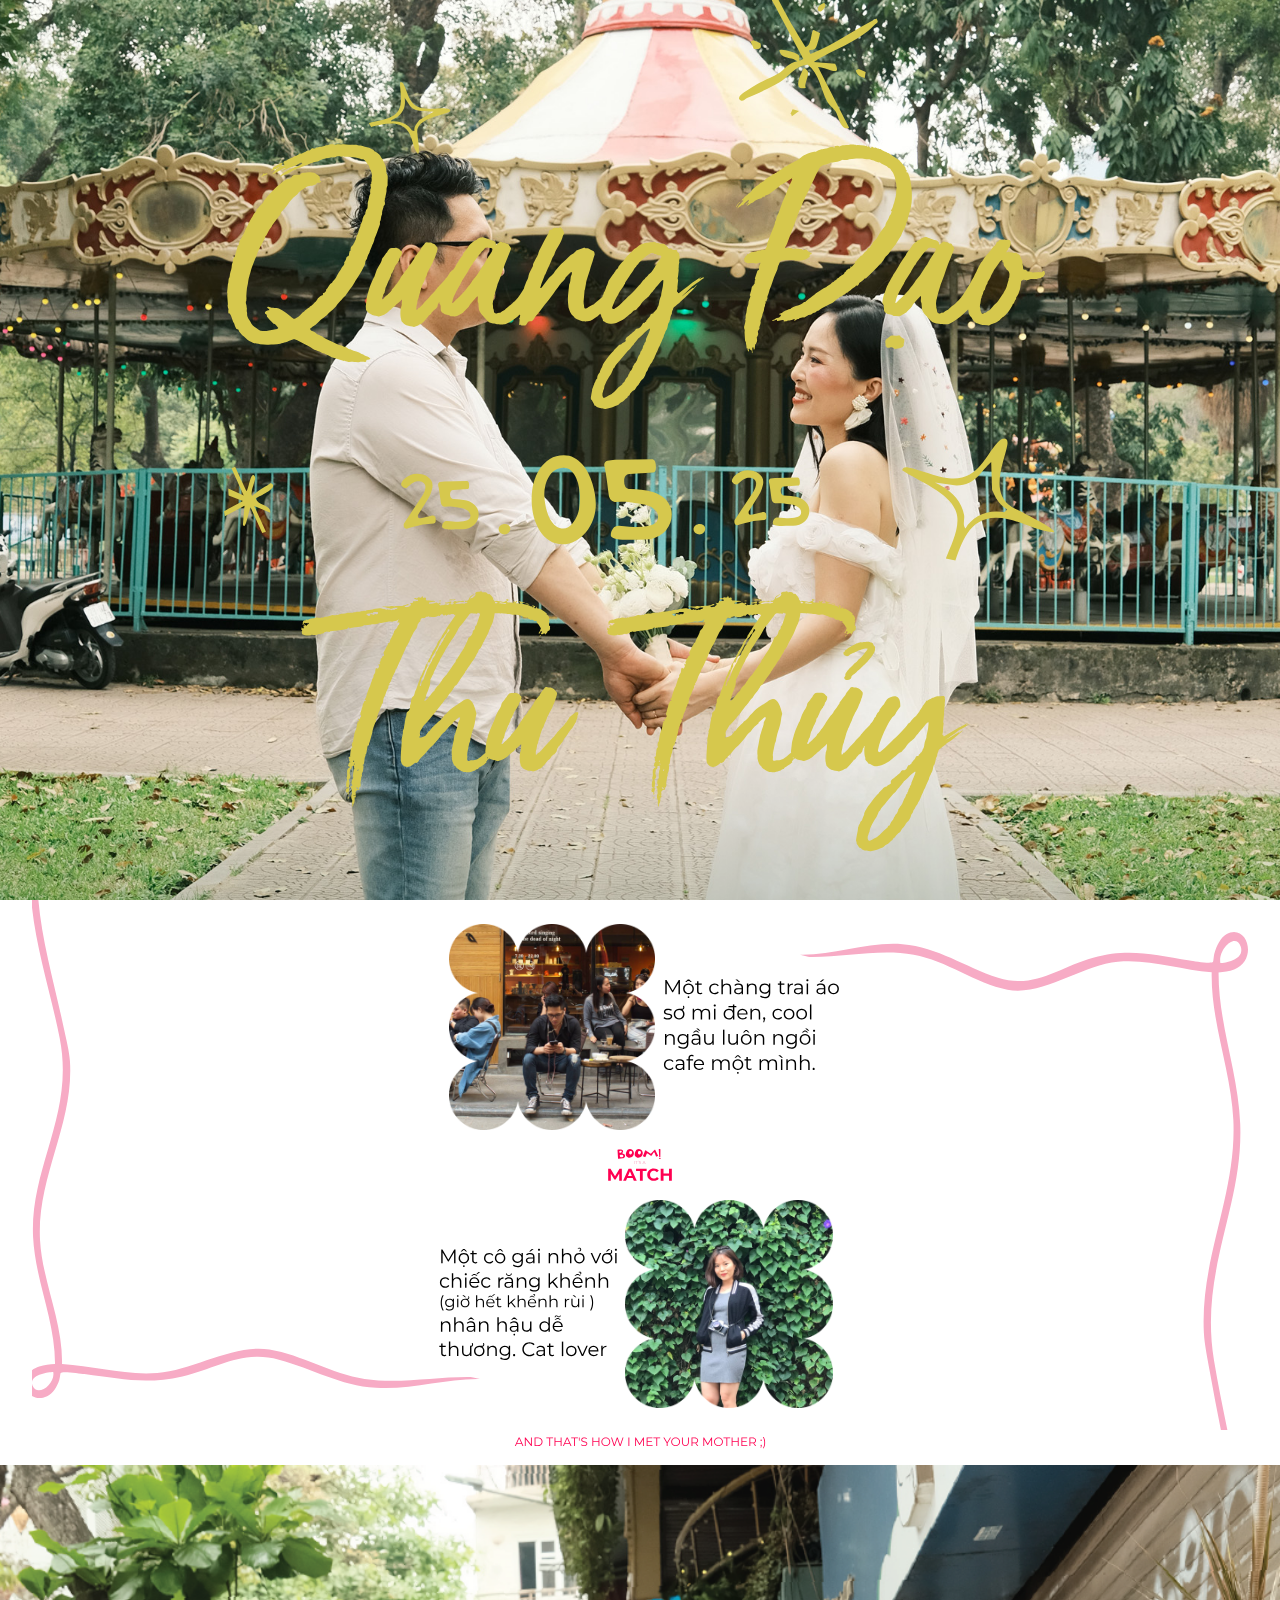
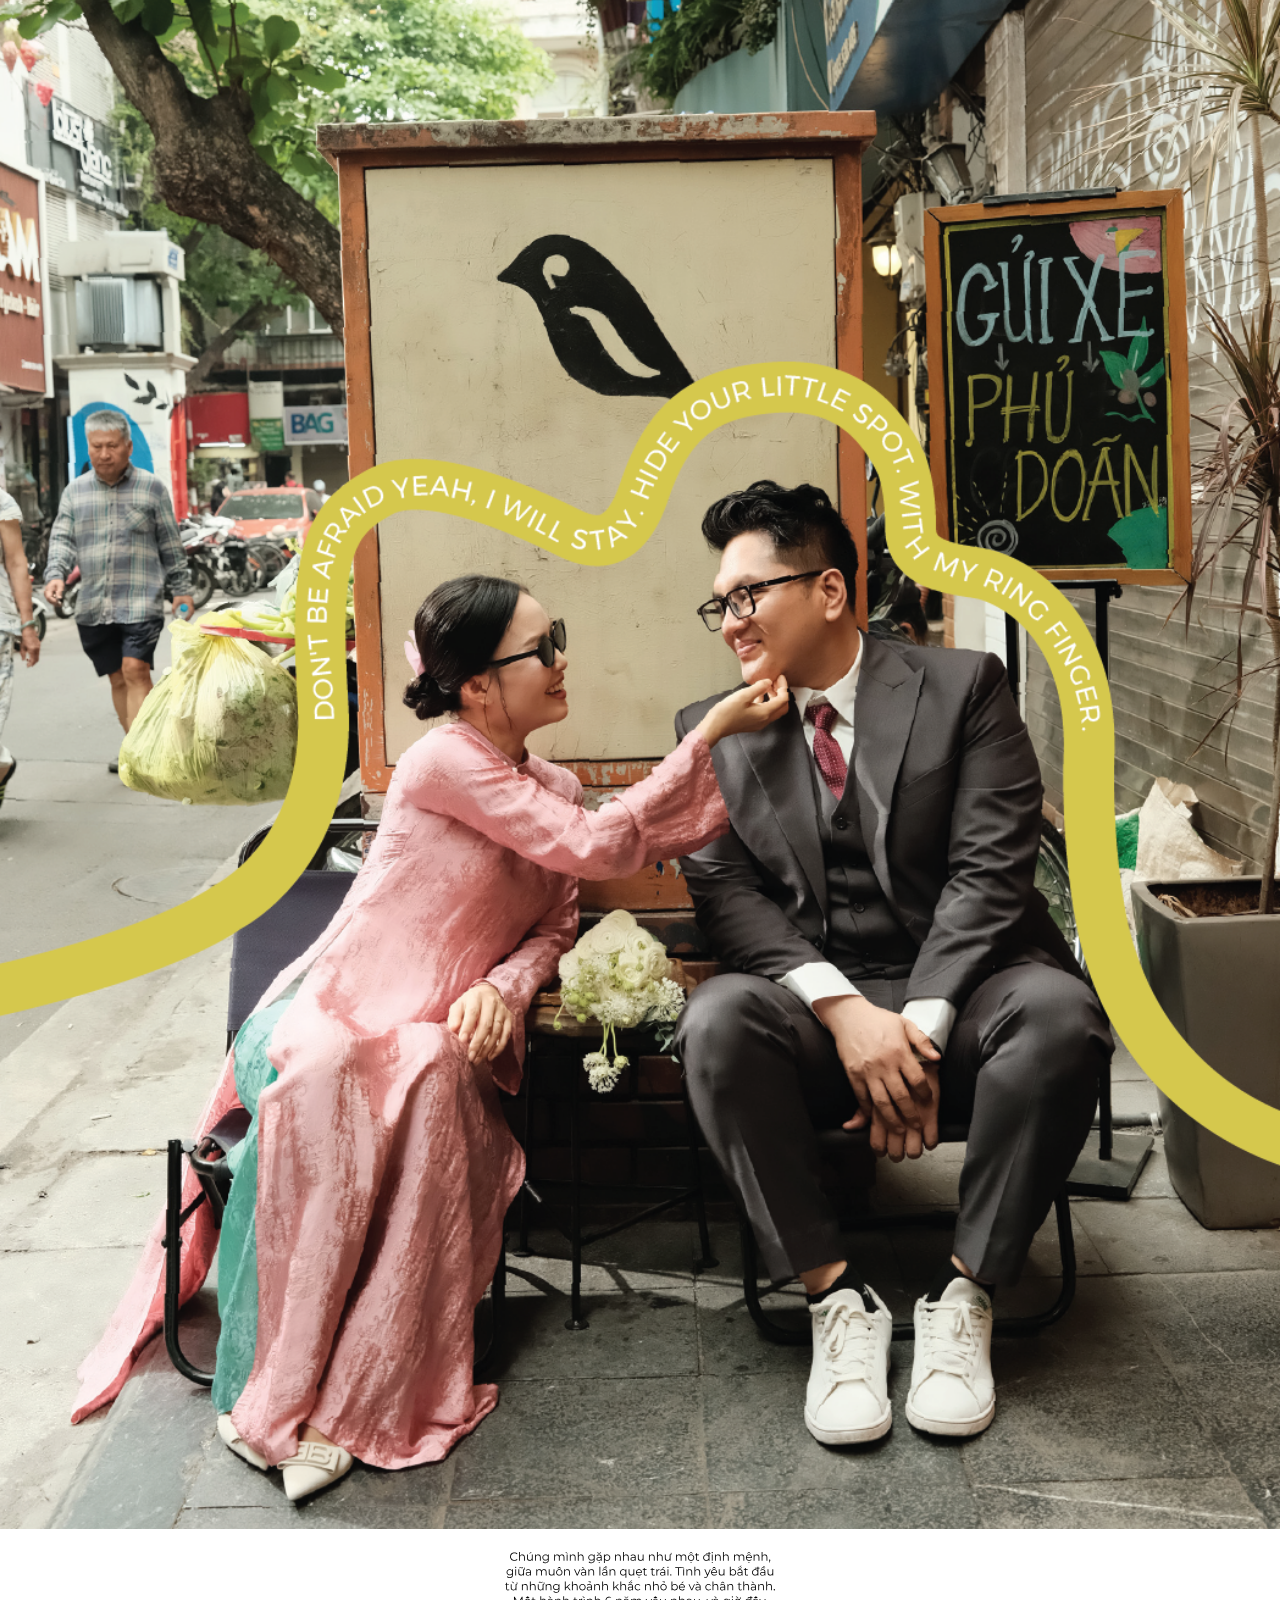
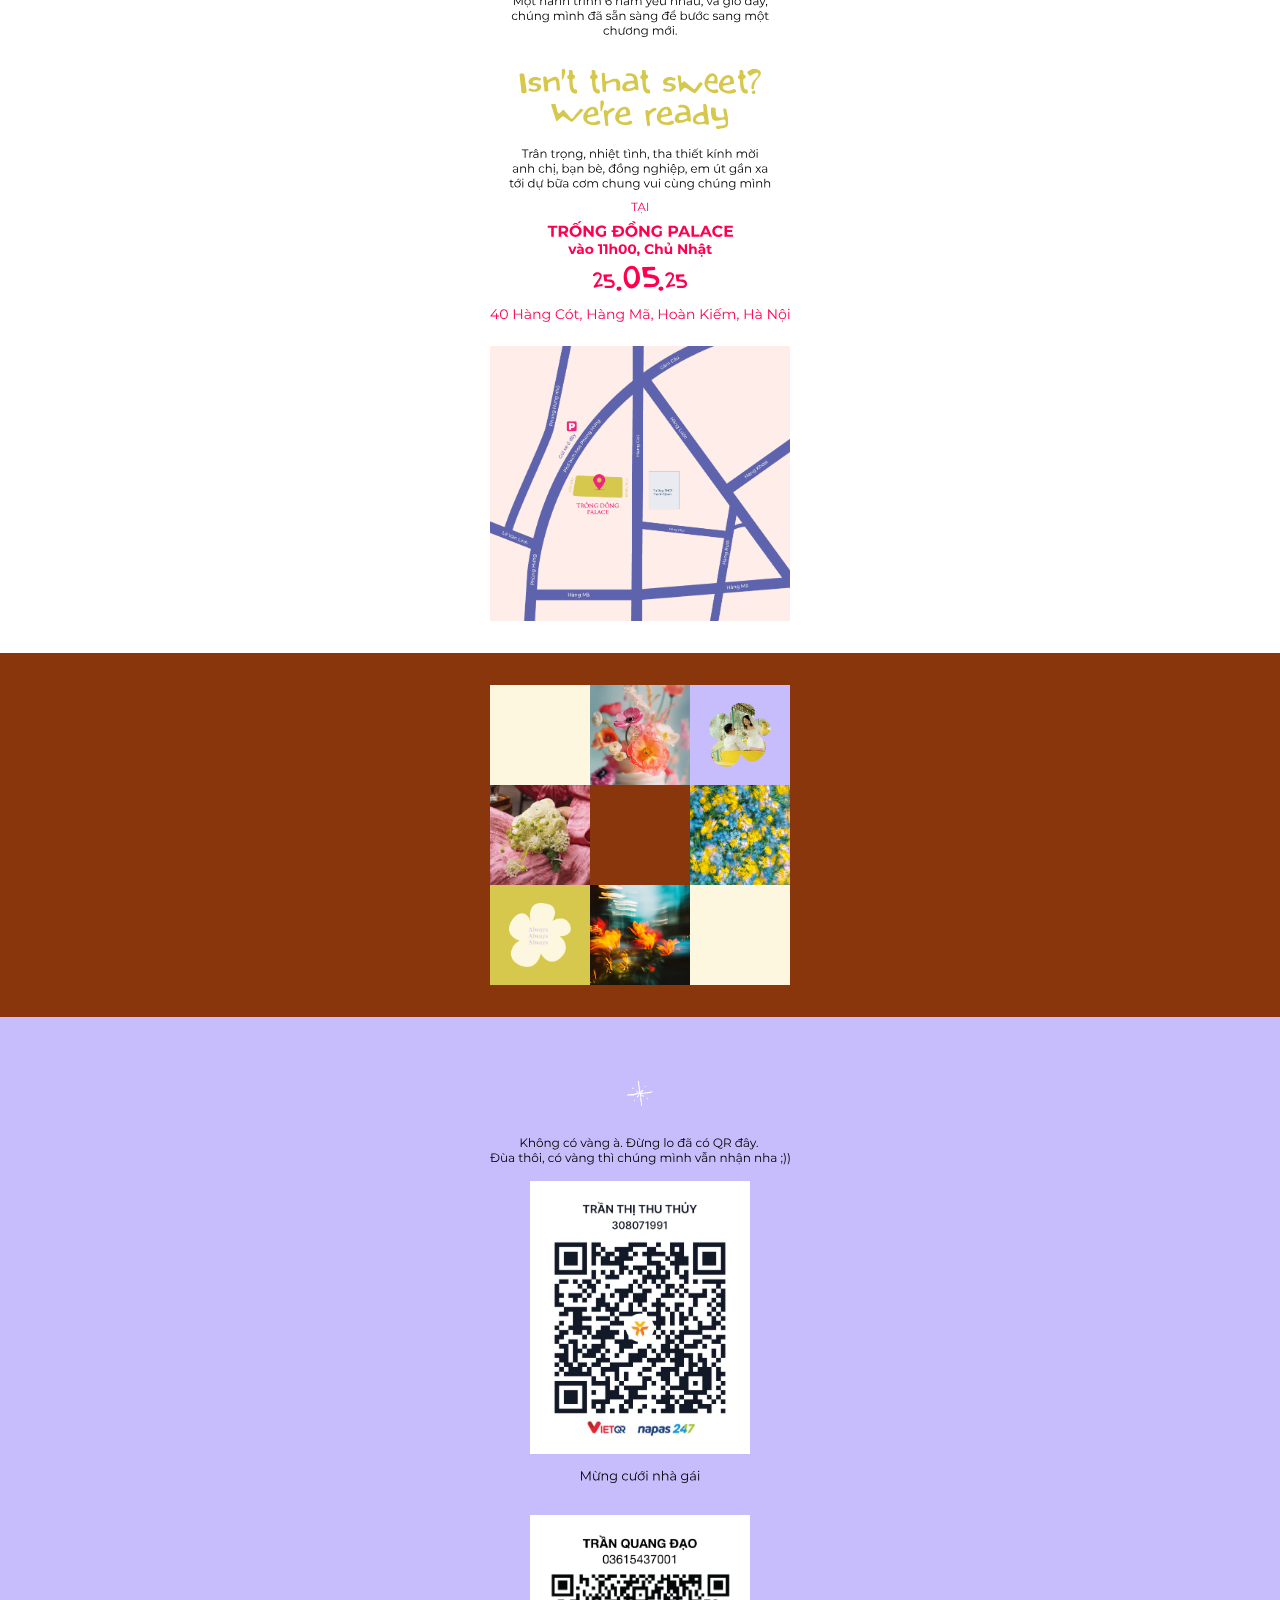
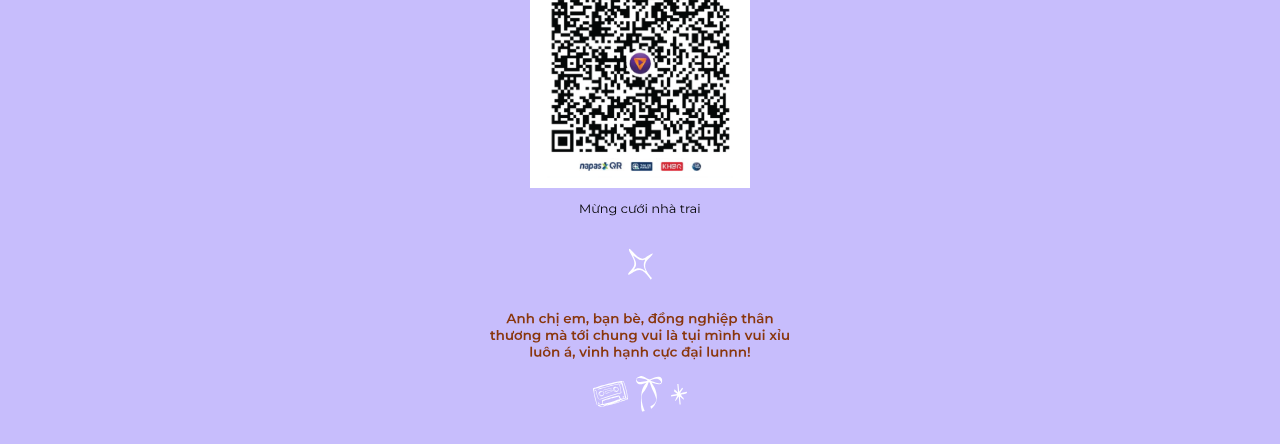
==== index.html @ 01457c2c "init" ====
<!DOCTYPE html>
<html lang="en">
<head>
    <meta charset="UTF-8">
    <meta name="viewport" content="width=device-width, initial-scale=1.0">
    <title>Mobile Slider</title>
    <link href="https://fonts.googleapis.com/css2?family=Poppins:wght@300;400;600&display=swap" rel="stylesheet">
    <link rel="stylesheet" href="styles.css">
</head>
<body>

    <div class="slider-container">
        <div class="slider" id="slider">
            <!-- Nhúng các slider HTML con từ thư mục "sliders" -->
            <iframe src="sliders/A1.html" class="slider-item" id="slide1"></iframe>
            <iframe src="sliders/A2.html" class="slider-item" id="slide2"></iframe>
            <iframe src="sliders/A3.html" class="slider-item" id="slide3"></iframe>
        </div>
    </div>

    <iframe src="match/index.html" class="section"></iframe>
    <div class="slogan">
        <img src="./assets/images/slogan.svg" class="slogan-image">
    </div>
    <div class="landing-page">
        <img src="./assets/images/landing_page.png" class="landing-page-image">
    </div>
    <div class="slogan" style="margin-top: 16px; margin-bottom: 32px;">
        <img src="./assets/images/invitation.svg" class="landing-page-image" style="width: 300px;">
        <img src="./assets/images/address.svg" class="landing-page-image" style="width: 300px; margin-top: 16px;">
        
        <img src="./assets/images/map.png" class="landing-page-image" style="width: 300px; margin-top: 24px;">
    </div>

    <!-- <iframe src="square/index.html" class="section" style="margin-top: 32px;"></iframe> -->

    <div class="square-container">
        <div class="grid">
            <div class="cell text-cell" style="background-color: #FDF7DF;">
                <img class="delay-1" src="./assets/images/you.svg">
            </div>
            <div class="cell">
                <img src="./assets/images/01.png">
            </div>
            <div class="cell text-cell" style="background-color: #C7BDFC;">
                <img class="spinning-element" src="./assets/images/02.png">
            </div>
            <div class="cell">
                <img src="./assets/images/10.png">
            </div>
            <div class="cell text-cell" style="background-color:#89360C;">
                <img class="delay-2" src="./assets/images/are.svg">
            </div>
            <div class="cell">
                <img src="./assets/images/12.png">
            </div>
            <div class="cell text-cell" style="background-color: #D6C84D;">
                <img class="spinning-element" src="./assets/images/20.png">
            </div>
            <div class="cell">
                <img src="./assets/images/21.png">
            </div>
            <div class="cell text-cell" style="background-color: #FDF7DF;">
                <img class="delay-3" src="./assets/images/invited.svg">
            </div>
        </div>  
    </div>

    <div class="contact-container">
        <div class="row" style="margin-top: 32px; margin-bottom: 32px;">
            <img class="star spinning-element" src="./assets/images/white_star.svg">
        </div>
        <div class="row" style="margin-bottom: 16px;" >
            <img class="desc" src="./assets/images/golden.svg">
        </div>
        <div class="row">
            <img class="qr" src="./assets/images/qr1.png">
        </div>
        <div class="row" style="margin-top: 16px; margin-bottom: 32px;">
            <img class="qr-text" src="./assets/images/text_qr_1.svg">
        </div>
        <div class="row">
            <img class="qr" src="./assets/images/qr2.png">
        </div>
        <div class="row" style="margin-top: 16px; margin-bottom: 32px;">
            <img class="qr-text" src="./assets/images/text_qr_2.svg">
        </div>
        <div class="row" style="margin-bottom: 32px;">
            <img class="star spinning-element" src="./assets/images/white_star_2.svg">
        </div>
        <div class="row">
            <img class="desc" src="./assets/images/happy.svg">
        </div>

        <div class="cl-end">
            <img class="icon spinning-element" src="./assets/images/Icon 9.svg">
            <img class="icon" src="./assets/images/Icon 8.svg">
            <img class="icon spinning-element" src="./assets/images/icon 2.svg">
        </div>
    </div>

    <script src="script.js"></script>

</body>
</html>
---- styles.css ----
/* Đảm bảo body chiếm toàn bộ màn hình */
body, html {
  margin: 0;
  padding: 0;
  height: 100%;
  font-family: 'Poppins', sans-serif;
}

/* Slider container */
.slider-container {
  position: relative;
  width: 100%;
  height: 100vh; /* Chiếm toàn bộ chiều cao màn hình */
  overflow: hidden;
}

/* Slider item (each iframe) */
.slider {
  display: flex;
  width: 100%;
  height: 100%;
  transition: transform 0.5s ease-in-out;
}

/* Các iframe chiếm toàn bộ không gian của slider */
.slider-item {
  flex: 1 0 100%; /* Mỗi iframe chiếm 100% chiều rộng */
  height: 100vh; /* Chiếm toàn bộ chiều cao màn hình */
  border: none;
}

.section {
  position: relative;
  width: 100%;/* Chiếm toàn bộ chiều cao màn hình */
  overflow: hidden;
  border: none;
  height: 530px;
}

.slogan {
  display: flex;
  justify-content: center;
  align-items: center;
  flex-direction: column;
}

.landing-page {
  margin-top: 16px;
  object-fit: cover;
  width: 100% ;
}

.landing-page-image {
  width: 100% ;
}

.full-screen-section {
  position: relative;
  width: 100%;
  overflow: hidden;
  border: none;
}

.contact-container {
  flex-direction: column;
  justify-content: center;
  align-items: center;
  width: 100%;
  background-color: #C7BDFC;
  padding-top: 32px;
}

.contact-container .row {
  display: flex;
  flex-direction: 'column';
  box-sizing: border-box;
  justify-content: center;
  align-items: center;
  box-sizing: border-box;
}

.contact-container .qr {
  width: 220px;
  height: auto;
  box-sizing: border-box;
}

.contact-container .star {
  width: 26px;
  box-sizing: border-box;
}

.contact-container .qr-text {
  width: 120px;
  box-sizing: border-box;
}

.contact-container .desc {
  width: 300px;
  box-sizing: border-box;
}

.contact-container .cl-end {
  display: flex;
  flex-direction: 'row';
  box-sizing: border-box;
  justify-content: center;
  align-items: center;
  box-sizing: border-box;
  width: 100%;
  gap: 8px;
  margin-top: 16px;
  padding-bottom: 32px;
}

.contact-container .cl-end .icon {
  width: 35;
}


.square-container {
  margin: 0;
  padding: 0;
  width: 100%;
  overflow: hidden;
  background-color: #89360C;
  display: flex;
  justify-content: center;
  align-items: center;
  padding-top: 32px;
  padding-bottom: 32px;
}

.grid {
  display: grid;
  grid-template-columns: repeat(3, 1fr);
  grid-template-rows: repeat(3, 1fr);
  width: 300px; /* Tổng chiều rộng */
  height: 300px; /* Tổng chiều cao */
  background-color: #ccc;
}

.cell {
  border: 0px solid #999;
  display: flex;
  align-items: center;
  justify-content: center;
  font-size: 24px;
  overflow: hidden;
  text-overflow: ellipsis;
  white-space: nowrap;
  max-width: 100%;
  max-height: 100%;
}

.cell img {
  object-fit: contain;
  width: 100%;
  height: 100%;
}

.text-cell {
  box-sizing: border-box;
  padding: 18px;
}

.spinning-element {
  animation:  step-spin 4s steps(4) infinite, rotate 2s steps(1) infinite; /* Áp dụng animation tên là "spin" trong 2 giây, chuyển động đều đặn và lặp lại vô hạn */
}

@keyframes step-spin {
  from {
    background-position: 0 0; /* Bắt đầu ở frame đầu tiên */
  }
  to {
    background-position: -400px 0; /* Di chuyển tới frame cuối cùng */
  }
}

@keyframes rotate {
  0% {
    transform: rotate(0deg); /* Bắt đầu từ 0 độ */
  }
  25% {
    transform: rotate(90deg); /* Xoay 90 độ */
  }
  50% {
    transform: rotate(180deg); /* Xoay 180 độ */
  }
  75% {
    transform: rotate(270deg); /* Xoay 270 độ */
  }
  100% {
    transform: rotate(360deg); /* Xoay 360 độ */
  }
}

.delay-1{
  opacity: 0;
  animation: blinkA 5s linear infinite;
  animation-fill-mode: forwards;
  animation-delay: 1s;
}

.delay-2{
  opacity: 0;
  animation: blinkB 5s linear infinite;
  animation-fill-mode: forwards;
  animation-delay: 2s;
}

.delay-3{
  opacity: 0;
  animation: blinkC 5s linear infinite;
  animation-fill-mode: forwards;
  animation-delay: 3s;
}

@keyframes blinkA {
  0%, 80% { opacity: 1; }   /* 4s = 80% của 5s */
  80.01%, 100% { opacity: 0; } /* 1s tắt */
}

/* Keyframe cho phần tử B */
@keyframes blinkB {
  0%, 60% { opacity: 1; }   /* 3s = 60% của 5s */
  60.01%, 100% { opacity: 0; }
}

/* Keyframe cho phần tử C */
@keyframes blinkC {
  0%, 40% { opacity: 1; }   /* 2s = 66.66% của 5s */
  41%, 100% { opacity: 0; }
}
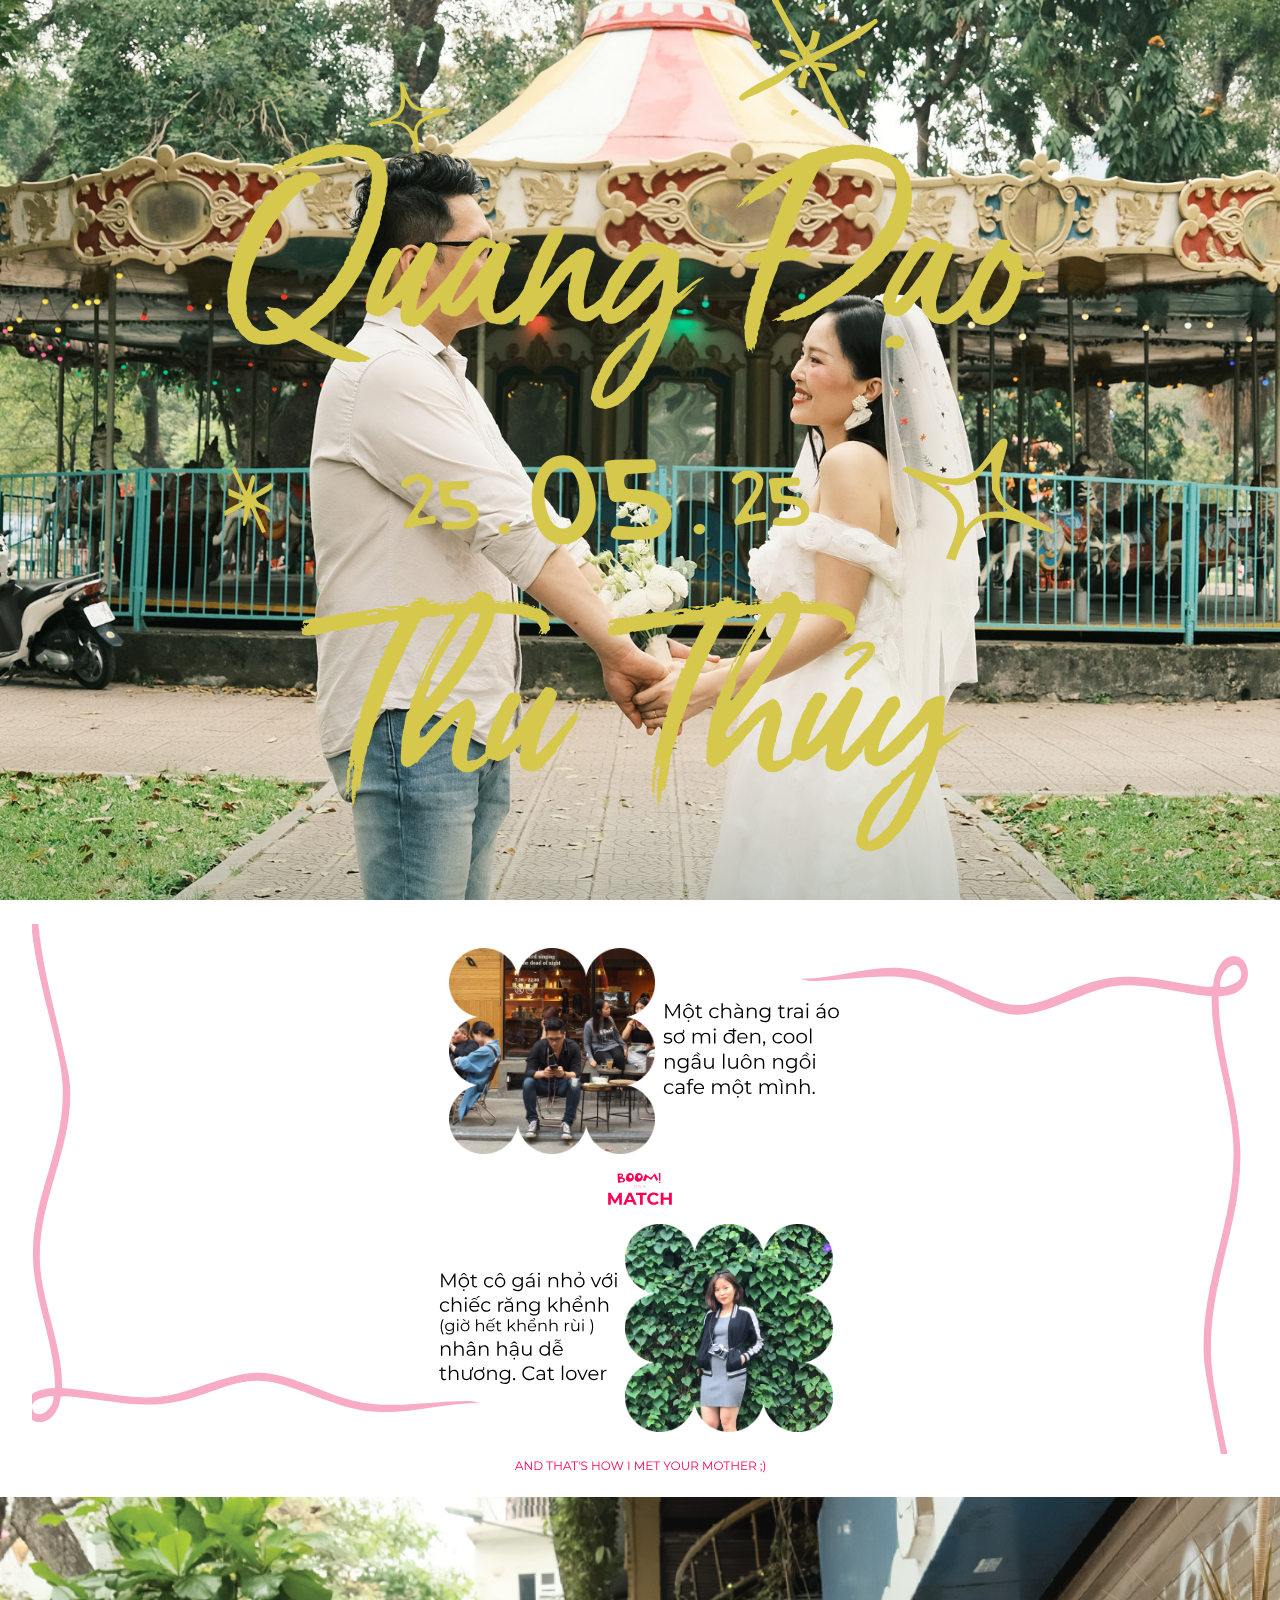
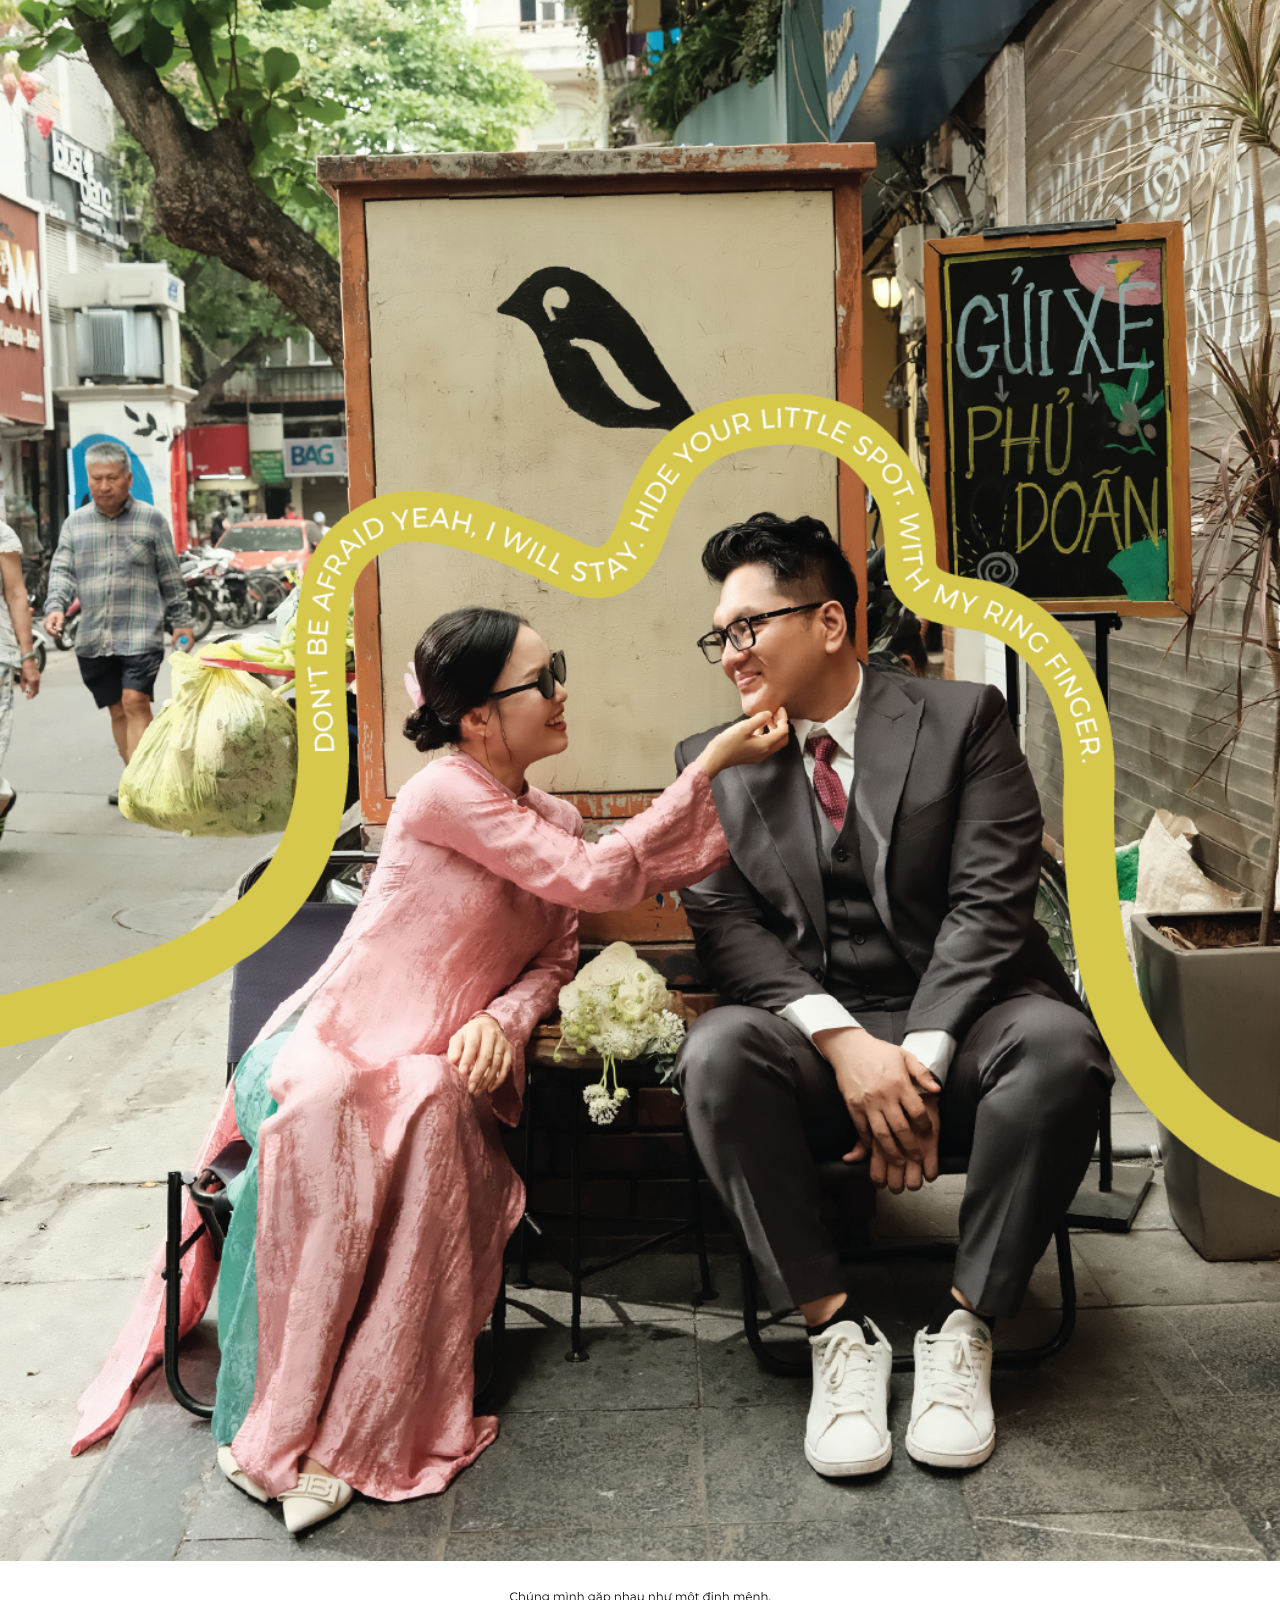
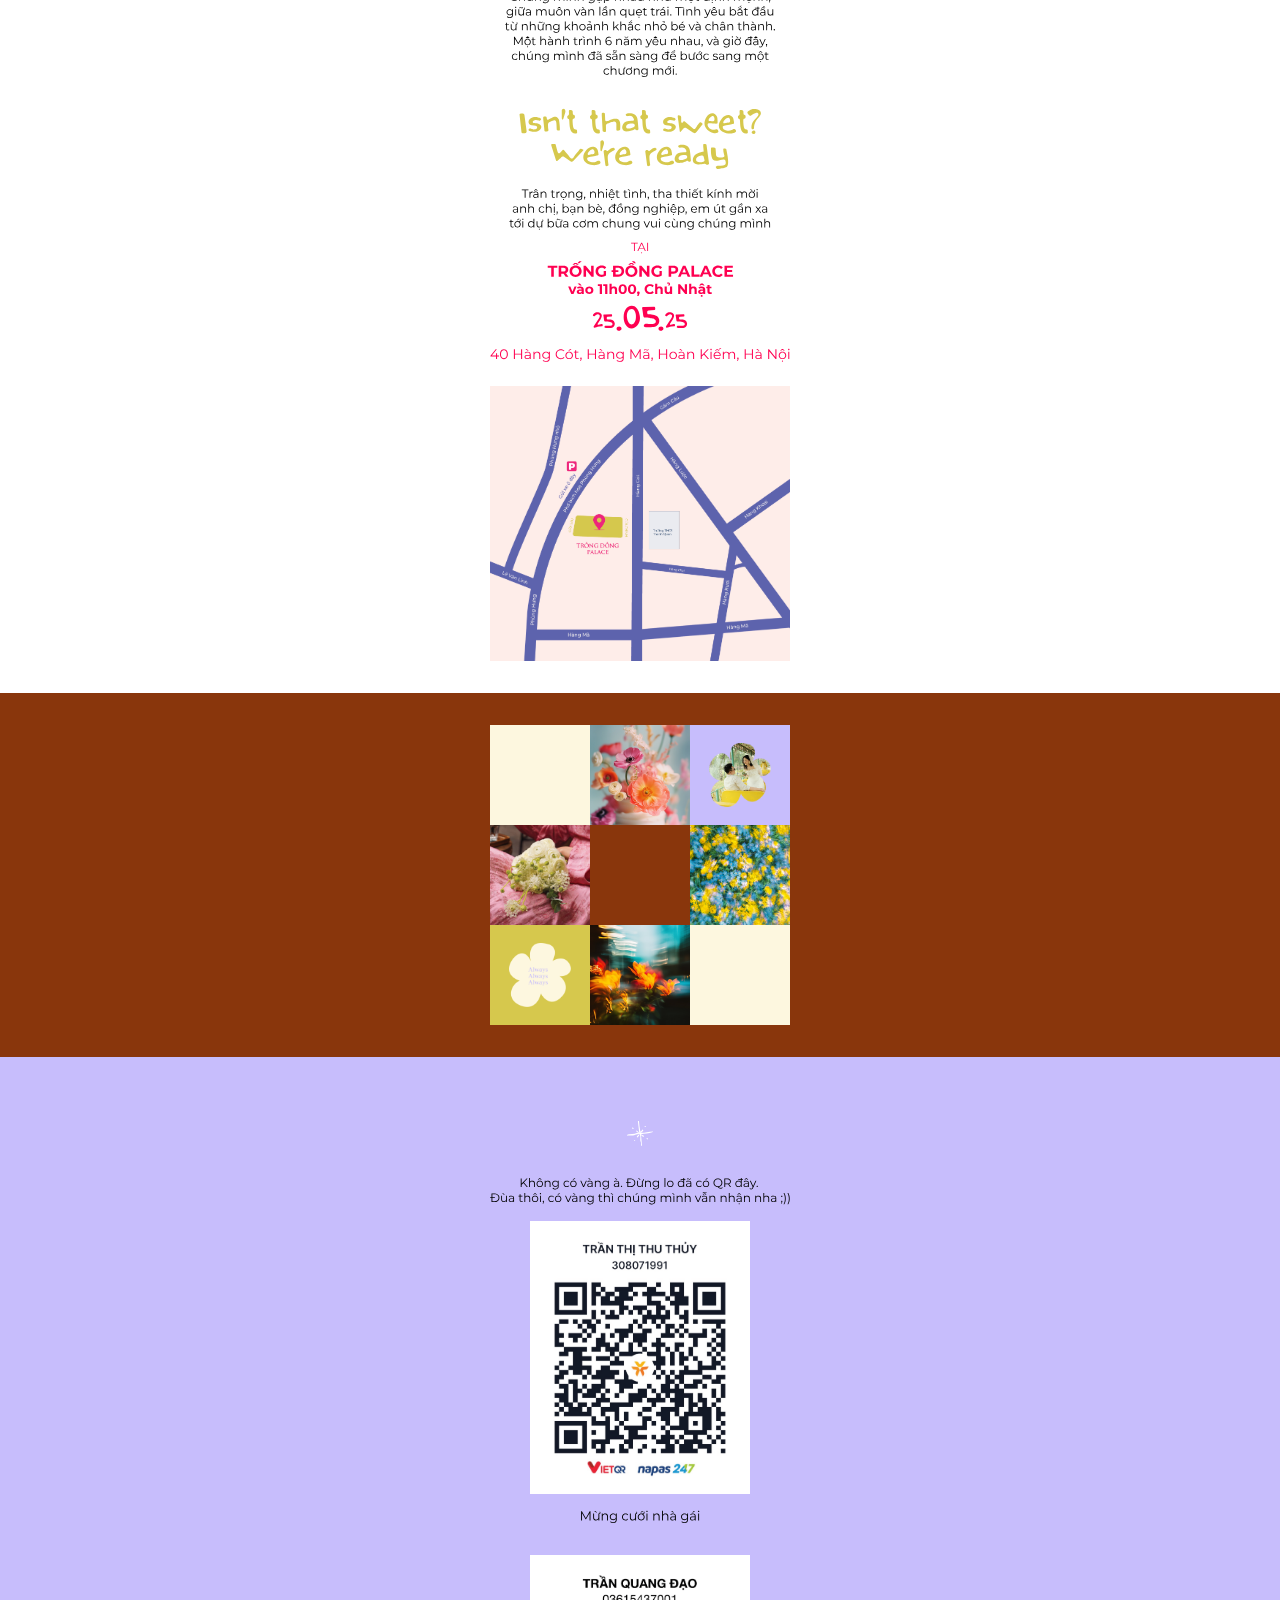
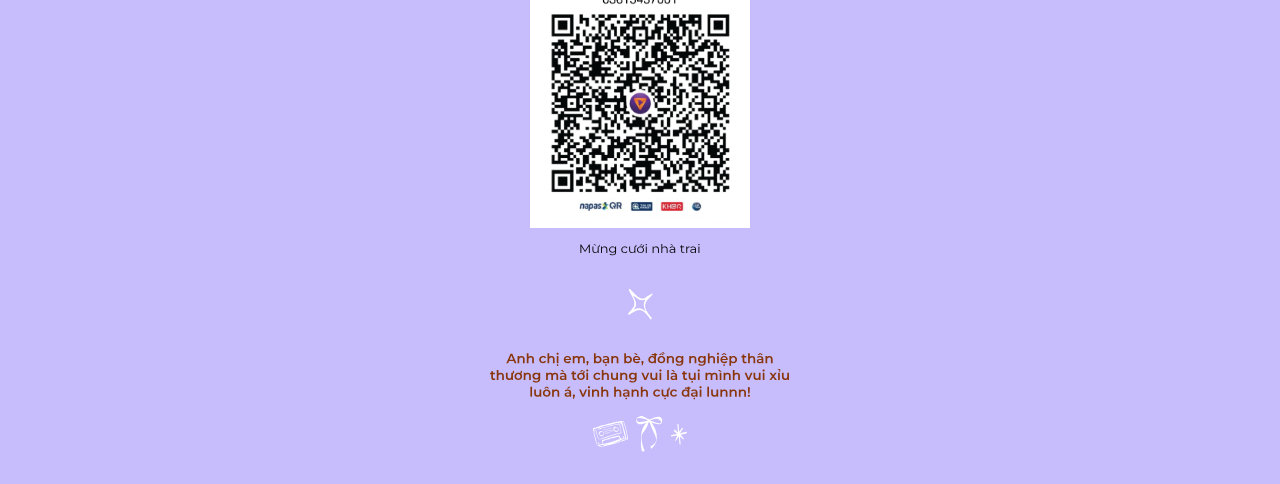
==== commit c7914f4c: "add gap" ====
--- a/index.html
+++ b/index.html
@@ -3,7 +3,7 @@
 <head>
     <meta charset="UTF-8">
     <meta name="viewport" content="width=device-width, initial-scale=1.0">
-    <title>Mobile Slider</title>
+    <title>Wedding Invitation</title>
     <link href="https://fonts.googleapis.com/css2?family=Poppins:wght@300;400;600&display=swap" rel="stylesheet">
     <link rel="stylesheet" href="styles.css">
 </head>
@@ -18,14 +18,14 @@
         </div>
     </div>
 
-    <iframe src="match/index.html" class="section"></iframe>
-    <div class="slogan">
+    <iframe src="match/index.html" class="section"  style="margin-top: 24px;"></iframe>
+    <div class="slogan" style="margin-bottom: 24px;">
         <img src="./assets/images/slogan.svg" class="slogan-image">
     </div>
     <div class="landing-page">
         <img src="./assets/images/landing_page.png" class="landing-page-image">
     </div>
-    <div class="slogan" style="margin-top: 16px; margin-bottom: 32px;">
+    <div class="slogan" style="margin-top: 24px; margin-bottom: 32px;">
         <img src="./assets/images/invitation.svg" class="landing-page-image" style="width: 300px;">
         <img src="./assets/images/address.svg" class="landing-page-image" style="width: 300px; margin-top: 16px;">
         
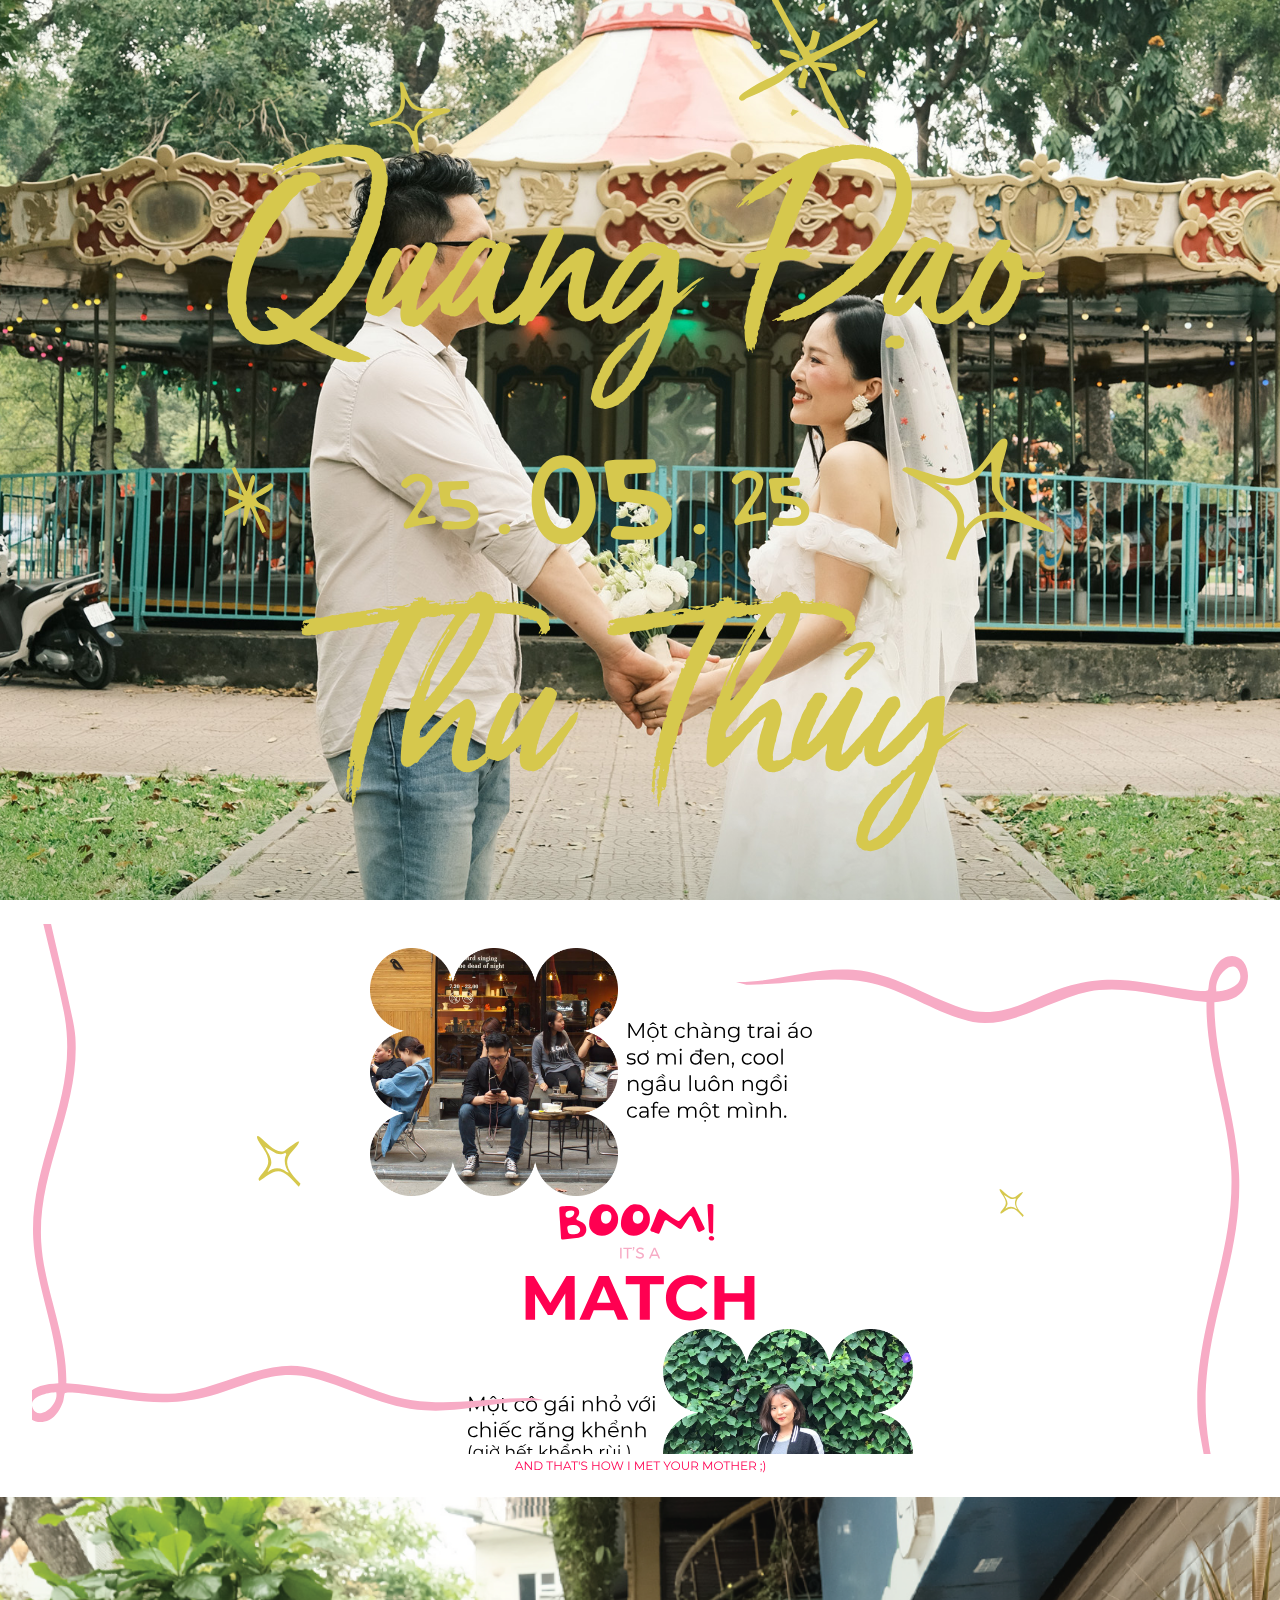
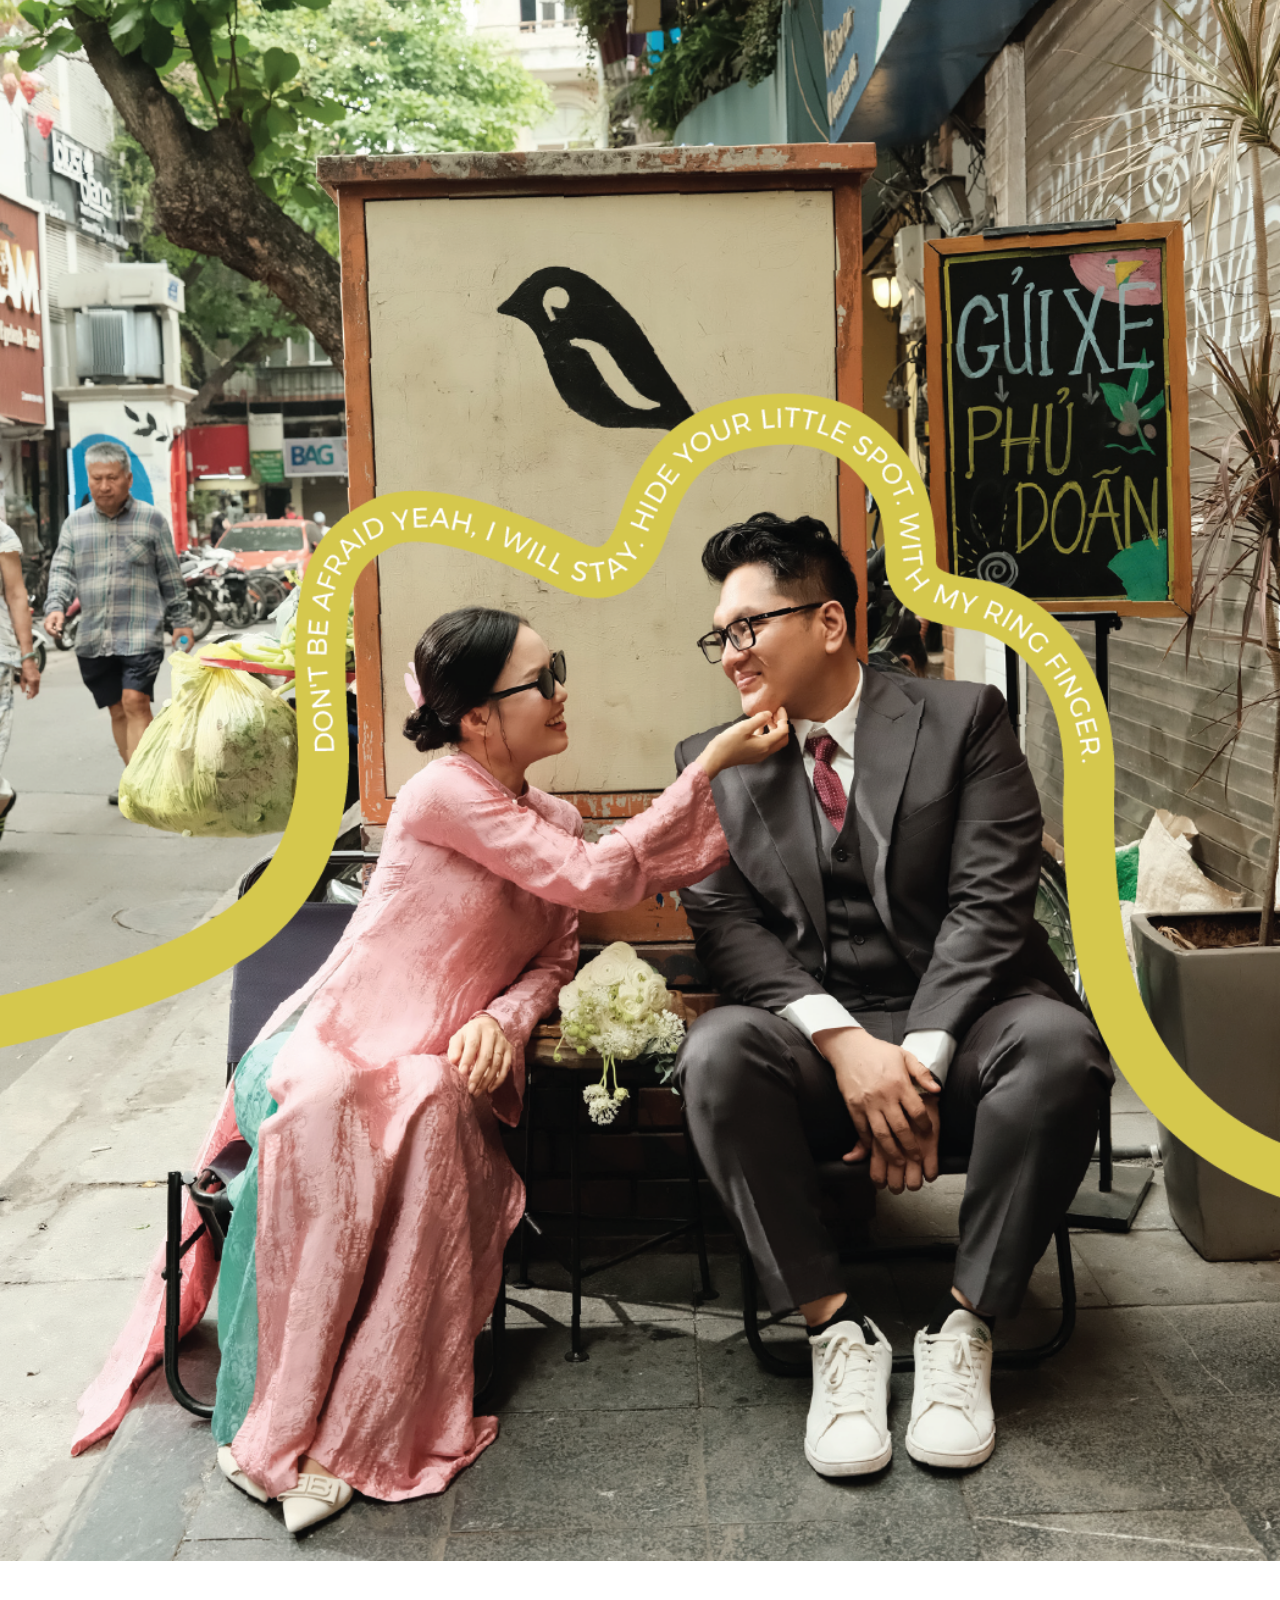
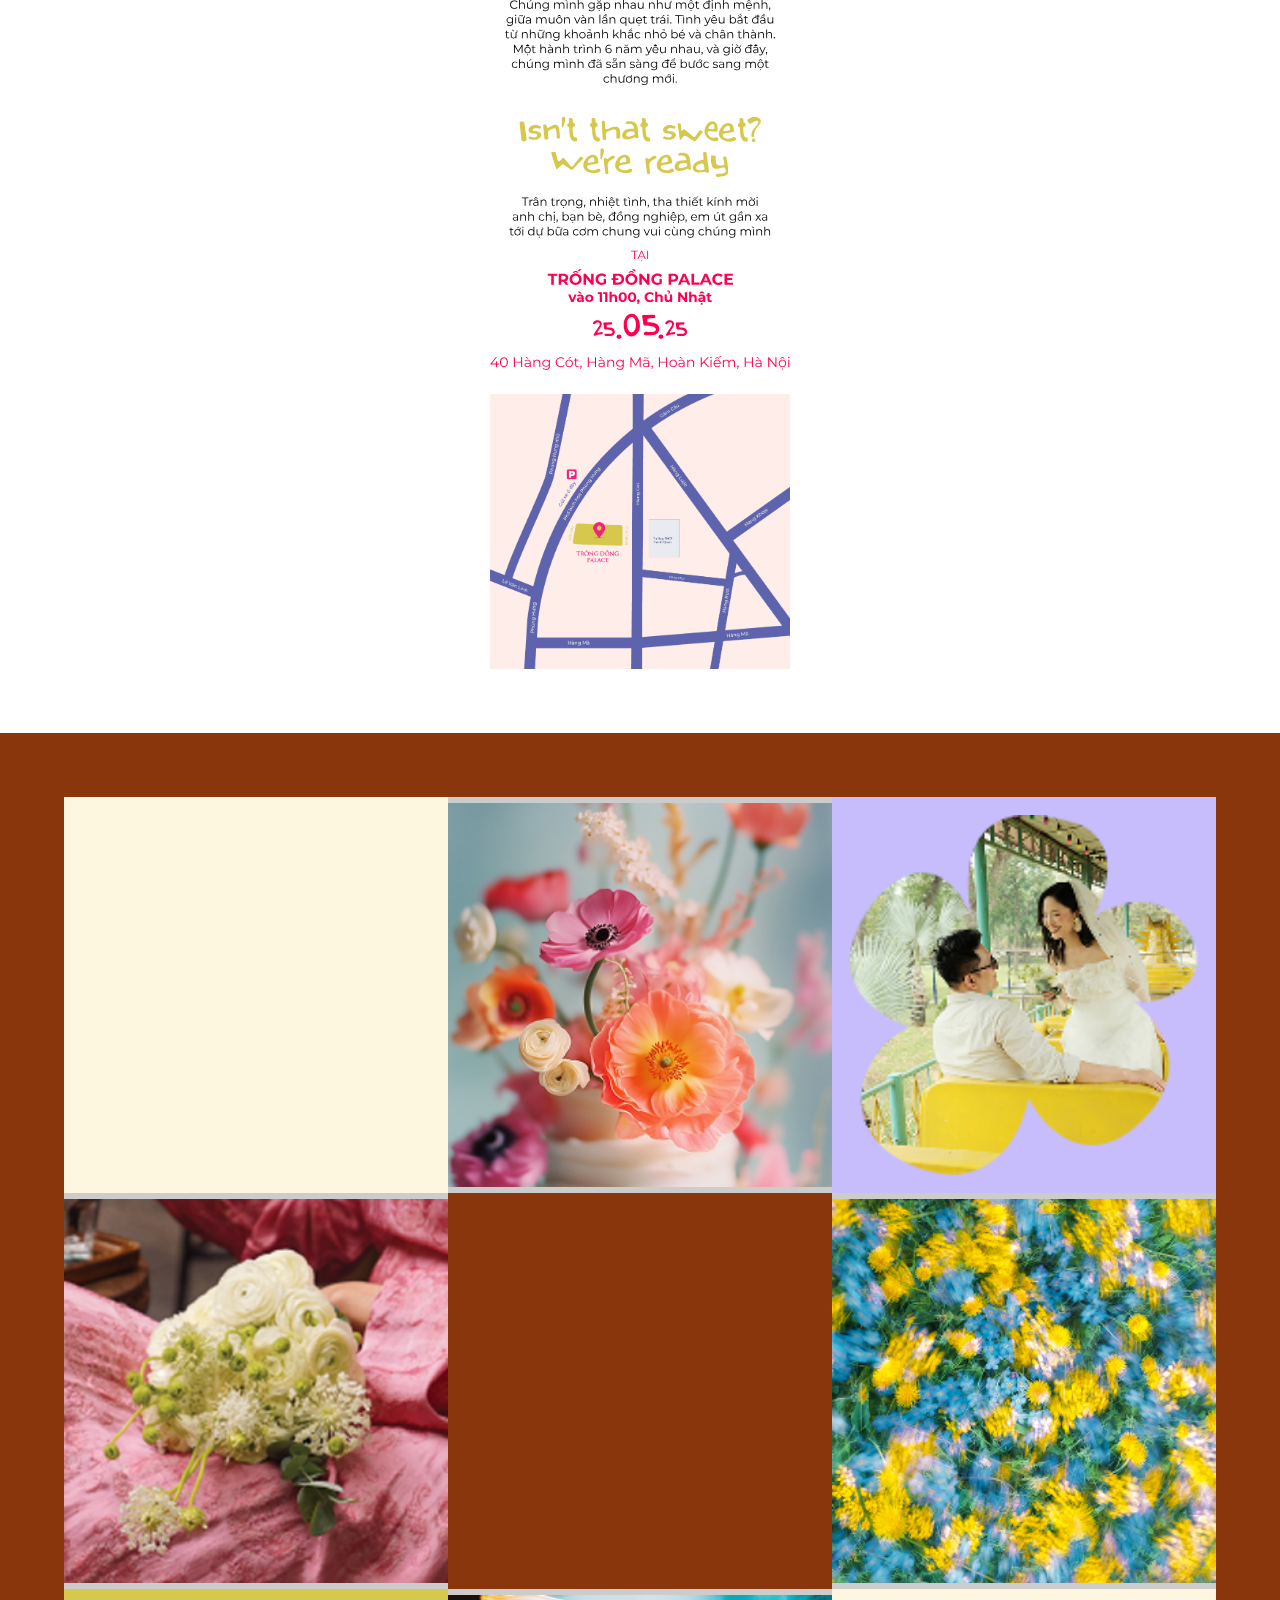
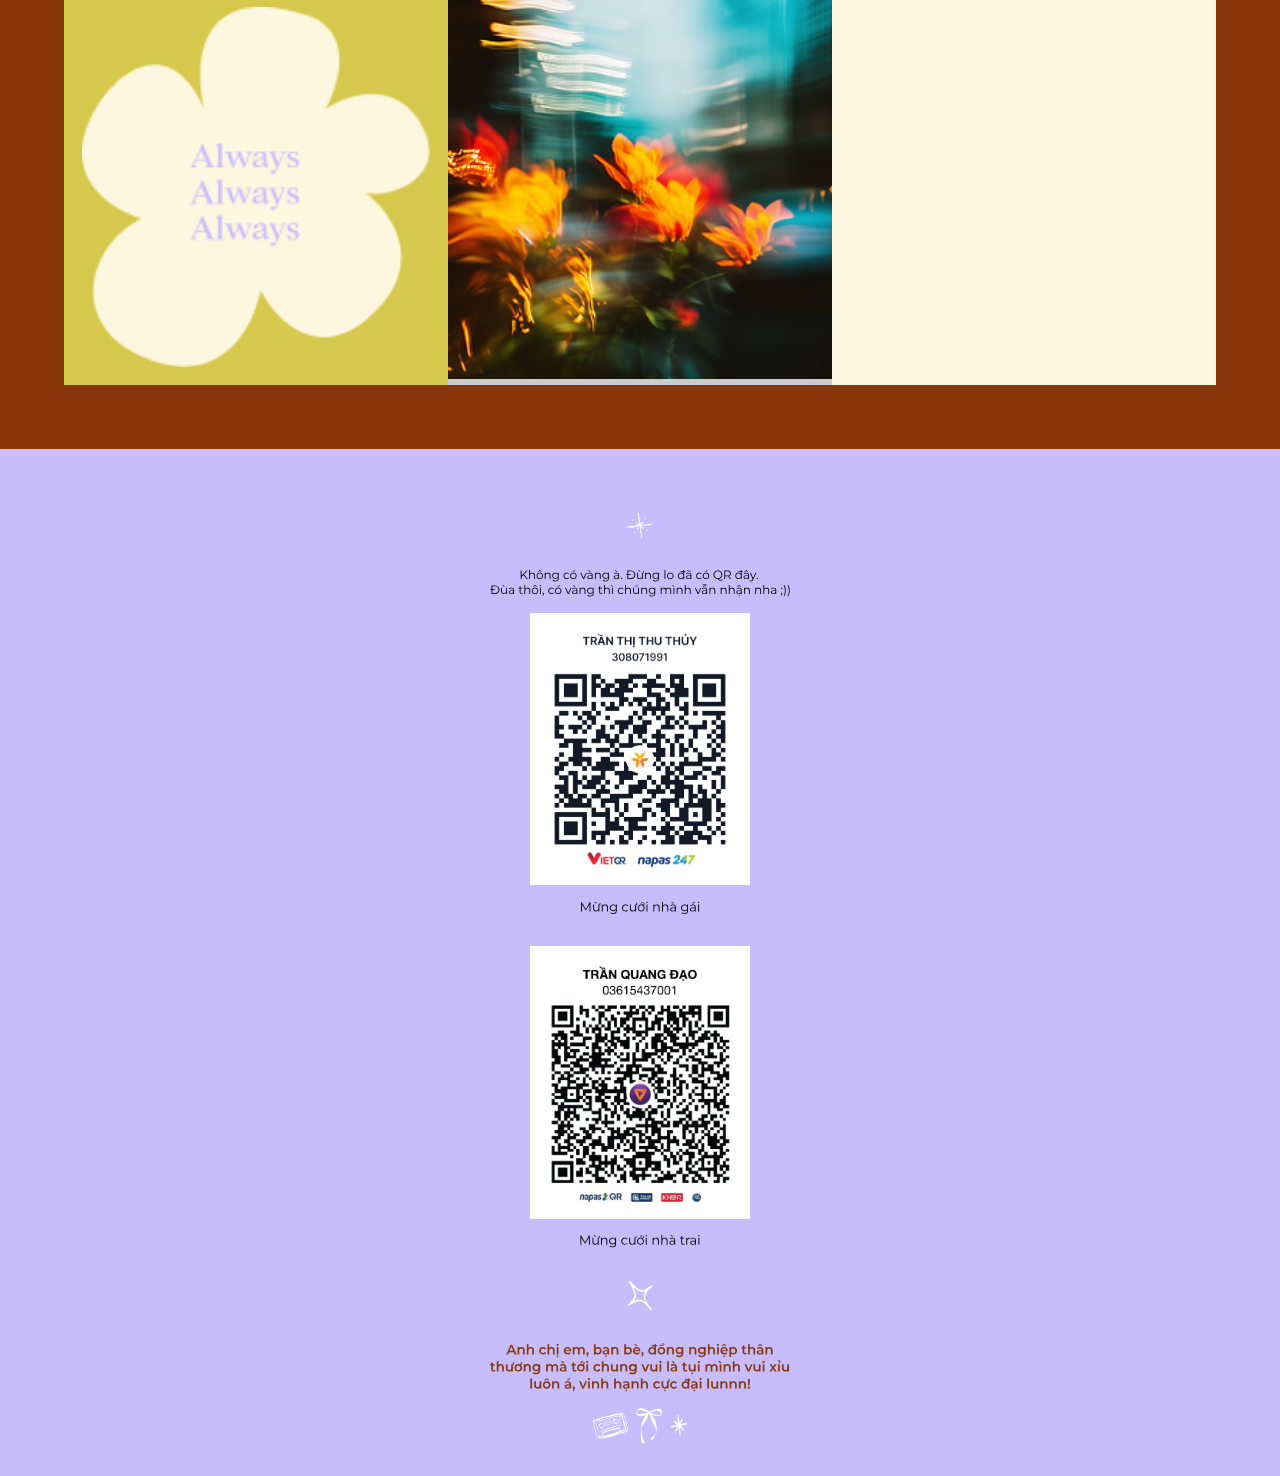
==== commit 0e8d3939: "add animations" ====
--- a/index.html
+++ b/index.html
@@ -1,5 +1,6 @@
 <!DOCTYPE html>
 <html lang="en">
+
 <head>
     <meta charset="UTF-8">
     <meta name="viewport" content="width=device-width, initial-scale=1.0">
@@ -7,8 +8,8 @@
     <link href="https://fonts.googleapis.com/css2?family=Poppins:wght@300;400;600&display=swap" rel="stylesheet">
     <link rel="stylesheet" href="styles.css">
 </head>
+
 <body>
-
     <div class="slider-container">
         <div class="slider" id="slider">
             <!-- Nhúng các slider HTML con từ thư mục "sliders" -->
@@ -18,17 +19,17 @@
         </div>
     </div>
 
-    <iframe src="match/index.html" class="section"  style="margin-top: 24px;"></iframe>
+    <iframe src="match/index.html" class="section" style="margin-top: 24px;"></iframe>
     <div class="slogan" style="margin-bottom: 24px;">
         <img src="./assets/images/slogan.svg" class="slogan-image">
     </div>
     <div class="landing-page">
         <img src="./assets/images/landing_page.png" class="landing-page-image">
     </div>
-    <div class="slogan" style="margin-top: 24px; margin-bottom: 32px;">
+    <div class="slogan" style="margin-top: 32px; margin-bottom: 64px;">
         <img src="./assets/images/invitation.svg" class="landing-page-image" style="width: 300px;">
         <img src="./assets/images/address.svg" class="landing-page-image" style="width: 300px; margin-top: 16px;">
-        
+
         <img src="./assets/images/map.png" class="landing-page-image" style="width: 300px; margin-top: 24px;">
     </div>
 
@@ -63,14 +64,14 @@
             <div class="cell text-cell" style="background-color: #FDF7DF;">
                 <img class="delay-3" src="./assets/images/invited.svg">
             </div>
-        </div>  
+        </div>
     </div>
 
     <div class="contact-container">
         <div class="row" style="margin-top: 32px; margin-bottom: 32px;">
             <img class="star spinning-element" src="./assets/images/white_star.svg">
         </div>
-        <div class="row" style="margin-bottom: 16px;" >
+        <div class="row" style="margin-bottom: 16px;">
             <img class="desc" src="./assets/images/golden.svg">
         </div>
         <div class="row">
@@ -102,4 +103,5 @@
     <script src="script.js"></script>
 
 </body>
-</html>
+
+</html>
--- a/styles.css
+++ b/styles.css
@@ -1,6 +1,6 @@
 /* Đảm bảo body chiếm toàn bộ màn hình */
 body, html {
-  margin: 0;
+  margin: auto;
   padding: 0;
   height: 100%;
   font-family: 'Poppins', sans-serif;
@@ -120,23 +120,21 @@
 
 .square-container {
   margin: 0;
-  padding: 0;
+  padding: 64px;
   width: 100%;
   overflow: hidden;
   background-color: #89360C;
   display: flex;
   justify-content: center;
   align-items: center;
-  padding-top: 32px;
-  padding-bottom: 32px;
+  box-sizing: border-box;
 }
 
 .grid {
   display: grid;
   grid-template-columns: repeat(3, 1fr);
   grid-template-rows: repeat(3, 1fr);
-  width: 300px; /* Tổng chiều rộng */
-  height: 300px; /* Tổng chiều cao */
+   /* Tổng chiều cao */
   background-color: #ccc;
 }
 
